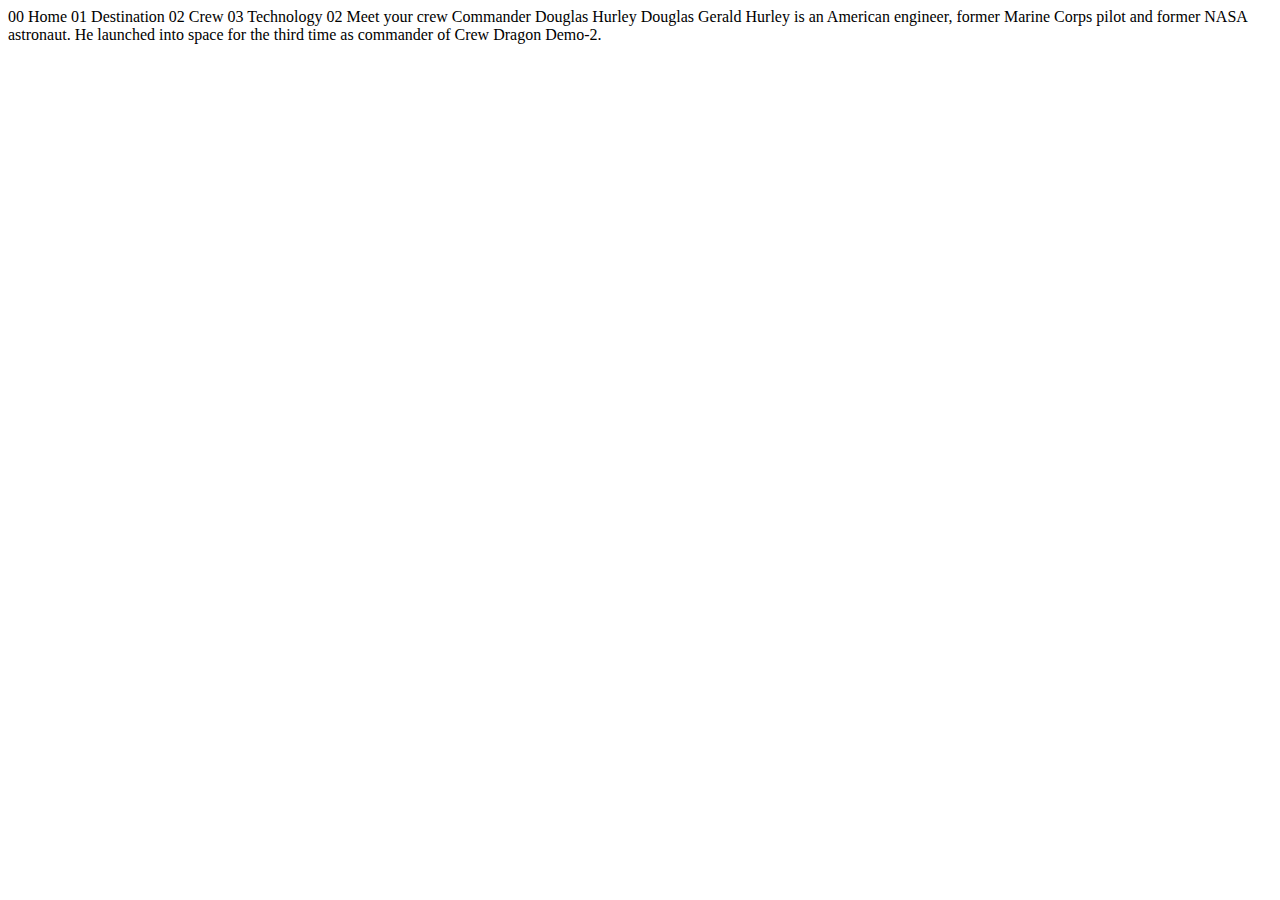
==== public/crew-commander.html @ 5235fd40 "initiated the project" ====
<!DOCTYPE html>
<html lang="en">
<head>
  <meta charset="UTF-8">
  <meta name="viewport" content="width=device-width, initial-scale=1.0">

  <link rel="icon" type="image/png" sizes="32x32" href="./assets/favicon-32x32.png">
  
  <title>Frontend Mentor | Space tourism website</title>
</head>
<body>

  00 Home
  01 Destination
  02 Crew
  03 Technology

  02 Meet your crew

  Commander
  Douglas Hurley

  Douglas Gerald Hurley is an American engineer, former Marine Corps pilot 
  and former NASA astronaut. He launched into space for the third time as 
  commander of Crew Dragon Demo-2.
</body>
</html>
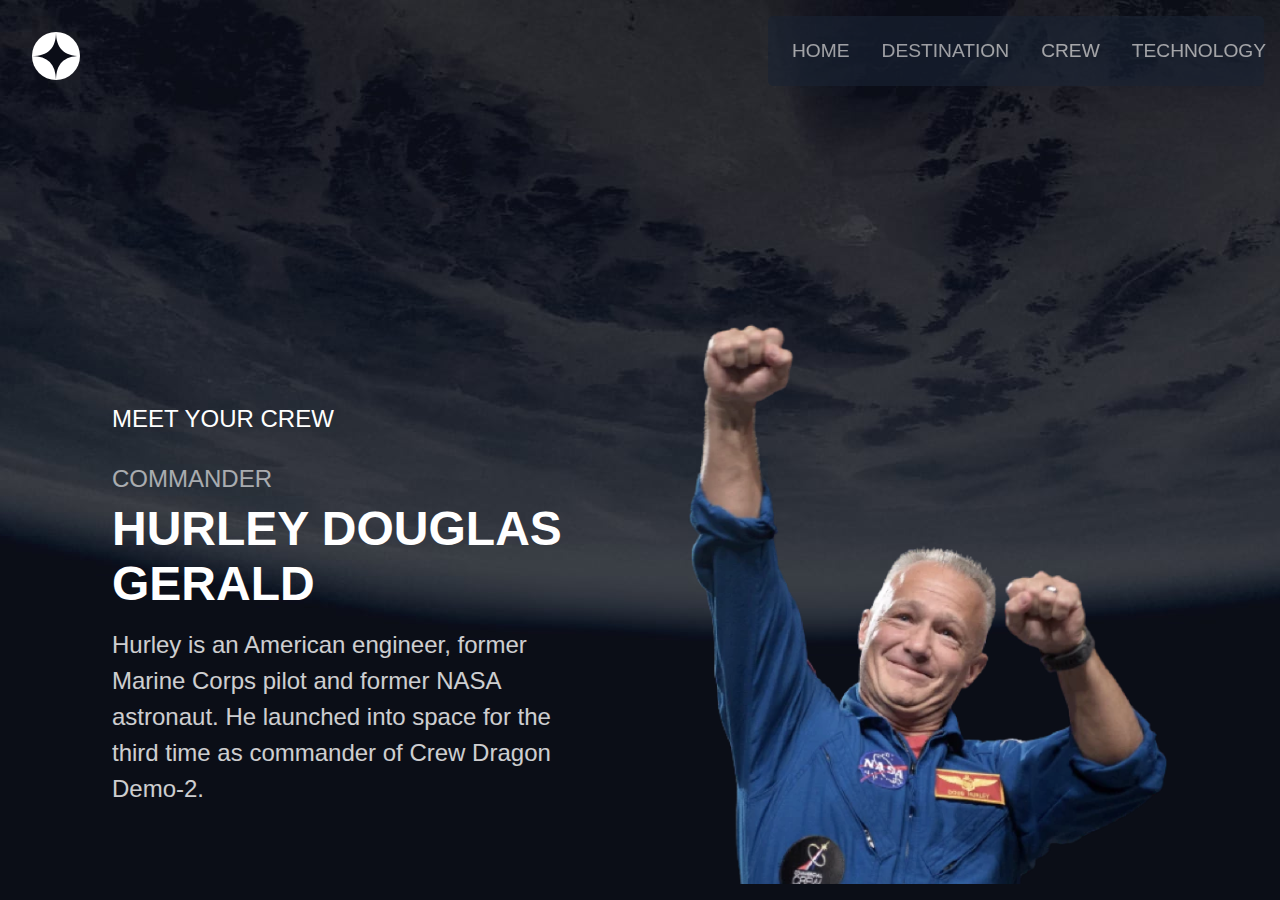
==== commit 80d590c7: "'Destinatio' & 'Crew' pages developed" ====
--- a/public/crew-commander.html
+++ b/public/crew-commander.html
@@ -1,27 +1,74 @@
 <!DOCTYPE html>
 <html lang="en">
-<head>
-  <meta charset="UTF-8">
-  <meta name="viewport" content="width=device-width, initial-scale=1.0">
+  <head>
+    <meta charset="UTF-8" />
+    <meta name="viewport" content="width=device-width, initial-scale=1.0" />
+    <link
+      rel="icon"
+      type="image/png"
+      sizes="32x32"
+      href="./assets/favicon-32x32.png"
+    />
+    <link
+      rel="stylesheet"
+      href="https://cdnjs.cloudflare.com/ajax/libs/font-awesome/6.1.1/css/all.min.css"
+      integrity="sha512-KfkfwYDsLkIlwQp6LFnl8zNdLGxu9YAA1QvwINks4PhcElQSvqcyVLLD9aMhXd13uQjoXtEKNosOWaZqXgel0g=="
+      crossorigin="anonymous"
+      referrerpolicy="no-referrer"
+    />
+    <link rel="stylesheet" href="../src/CSS/crew-commander.css" />
+    <title>Space tourism website</title>
+  </head>
+  <body>
+    <div class="container">
+      <!-- this is navbar -->
+      <nav>
+        <span
+          ><img class="nav__logo" src="../assets/shared/logo.svg" alt="logo"
+        /></span>
+        <div class="nav__items">
+          <a href="./index.html">HOME</a>
+          <a href="./destination-moon.html">DESTINATION</a>
+          <a href="./crew-pilot.html">CREW</a>
+          <a href="./technology-vehicle.html">TECHNOLOGY</a>
+        </div>
+        <div class="nav__backdrop"></div>
+        <span class="nav__hamburger">
+          <img src="../assets/shared/icon-hamburger.svg" alt="hamburger" />
+        </span>
+      </nav>
+      <!-- this is navbar -->
 
-  <link rel="icon" type="image/png" sizes="32x32" href="./assets/favicon-32x32.png">
-  
-  <title>Frontend Mentor | Space tourism website</title>
-</head>
-<body>
+      <!-- this is main content -->
 
-  00 Home
-  01 Destination
-  02 Crew
-  03 Technology
+      <div class="content">
+        <div class="crew__first-content">
+          <p class="crew__header">MEET YOUR CREW</p>
+          <p class="crew__skill">COMMANDER</p>
+          <h1>HURLEY DOUGLAS GERALD</h1>
+          <p class="crew__footer-p">
+            Hurley is an American engineer, former Marine Corps pilot and former
+            NASA astronaut. He launched into space for the third time as
+            commander of Crew Dragon Demo-2.
+          </p>
+          <div class="crew__pagination">
+            <a href="./crew-pilot.html"><i class="fa-solid fa-circle"></i></a>
+            <a href="./crew-commander.html"
+              ><i style="opacity: 1" class="fa-solid fa-circle"></i
+            ></a>
+            <a href="./crew-engineer.html"
+              ><i class="fa-solid fa-circle"></i
+            ></a>
+            <a href="./crew-specialist.html"
+              ><i class="fa-solid fa-circle"></i
+            ></a>
+          </div>
+        </div>
+        <div class="crew__second-content"></div>
+      </div>
 
-  02 Meet your crew
-
-  Commander
-  Douglas Hurley
-
-  Douglas Gerald Hurley is an American engineer, former Marine Corps pilot 
-  and former NASA astronaut. He launched into space for the third time as 
-  commander of Crew Dragon Demo-2.
-</body>
-</html>+      <!-- this is main content -->
+    </div>
+    <script src="../src/JS/home.js"></script>
+  </body>
+</html>
--- a/src/CSS/crew-commander.css
+++ b/src/CSS/crew-commander.css
@@ -0,0 +1,196 @@
+* {
+    margin: 0;
+    padding: 0;
+    box-sizing: border-box;
+    font-family: 'Open Sans', sans-serif;
+}
+
+.container {
+    height: 100vh;
+    background-image: url("../../assets/crew/background-crew-mobile.jpg");
+    background-repeat: no-repeat;
+    background-size: cover;
+    background-position: center;
+}
+
+nav {
+    display: flex;
+    justify-content: space-between;
+}
+
+.nav__logo {
+    width: 2rem;
+    margin: 1rem;
+}
+
+.nav__hamburger {
+    margin: 1rem;
+    cursor: pointer;
+}
+
+.nav__items {
+    margin: 1rem;
+    z-index: 20;
+    position: fixed;
+    right: 0;
+    transition: all ease-in 100ms;
+    border-radius: 5px;
+    padding: 0.5rem;
+    display: none;
+    flex-direction: column;
+    background-color: #64748b;
+    width: 12rem;
+}
+
+.nav__items a {
+    text-decoration: none;
+    color: #fff;
+    font-size: 1.2rem;
+    padding: 0.5rem;
+    margin: 0.5rem;
+}
+
+.nav__backdrop {
+    display: none;
+    background-color: #000;
+    position: fixed;
+    z-index: 10;
+    height: 100vh;
+    width: 100vw;
+    opacity: 0.7;
+}
+
+.content {
+    padding: 1rem;
+    width: 100vw;
+    height: max-content;
+    display: flex;
+    flex-direction: column;
+    align-items: center;
+}
+
+.crew__first-content {
+    display: flex;
+    flex-direction: column;
+    align-items: center;
+    text-align: center;
+    color: #fff;
+}
+
+.crew__header {
+    margin: 2rem 2rem;
+}
+
+.crew__skill {
+    opacity: 0.6;
+    margin-bottom: 0.5rem;
+}
+
+h1 {
+    margin-bottom: 1rem;
+}
+
+.crew__footer-p {
+    opacity: 0.8;
+    line-height: 1.5;
+}
+
+.crew__pagination {
+    display: flex;
+}
+
+.crew__pagination a {
+    all: unset;
+}
+
+.crew__pagination i {
+    margin: 3rem 0.5rem;
+    cursor: pointer;
+}
+
+.fa-circle {
+    opacity: 0.3;
+}
+
+@media (min-width: 768px) {
+    .container {
+        background-image: url("../../assets/crew/background-crew-tablet.jpg");
+    }
+
+    .nav__hamburger {
+        display: none;
+    }
+
+    .nav__items {
+        display: flex;
+        flex-direction: row;
+        width: 31rem;
+        background-color: #192434;
+    }
+
+    .nav__logo {
+        width: 3rem;
+    }
+
+    .crew__footer-p {
+        width: 40rem;
+    }
+}
+
+@media (min-width: 1024px) {
+    .container {
+        background-image: url("../../assets/crew/background-crew-desktop.jpg");
+    }
+
+    .nav__items {
+        opacity: 0.6;
+        width: 31rem;
+        background-color: #192434;
+    }
+
+    .nav__items:first-child {
+        border-bottom: 1px solid #fff;
+    }
+
+    .nav__items:hover {
+        opacity: 0.9;
+    }
+
+    .crew__header {
+        margin: 2rem 0;
+    }
+
+    h1{
+        width: 30rem;
+    }
+
+    .nav__logo {
+        width: 3rem;
+        margin: 2rem;
+    }
+
+    .content {
+        flex-direction: row;
+        justify-content: space-evenly;
+        position: absolute;
+        bottom: 0;
+    }
+
+    .crew__first-content {
+        text-align: left;
+        align-items: flex-start;
+        font-size: x-large;
+    }
+
+    .crew__footer-p {
+        width: 30rem;
+    }
+
+    .crew__second-content {
+        width: 30rem;
+        height: 35rem;
+        background-image: url("../../assets/crew/image-douglas-hurley.webp");
+        background-repeat: no-repeat;
+        background-size: cover
+    }
+}